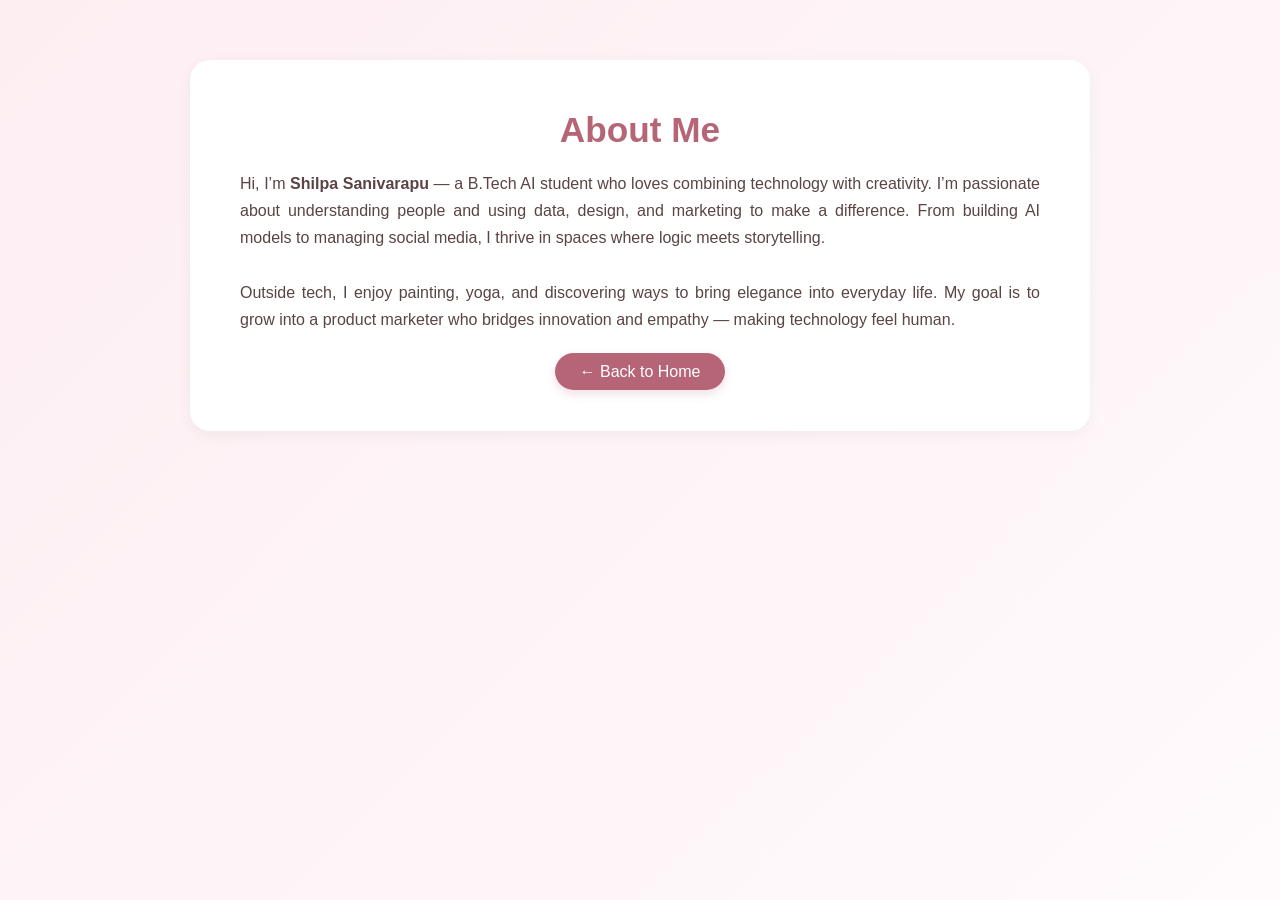
==== about.html @ 1edd8c15 "Rename aboutme.html to about.html" ====
<!DOCTYPE html>
<html lang="en">
<head>
  <meta charset="UTF-8">
  <meta name="viewport" content="width=device-width, initial-scale=1.0">
  <title>About Me | Shilpa Challa</title>
  <style>
    * {
      margin: 0;
      padding: 0;
      box-sizing: border-box;
      font-family: 'Poppins', sans-serif;
      scroll-behavior: smooth;
    }

    body {
      background: linear-gradient(135deg, #fdeef2, #fffafc);
      color: #3a2a2a;
      min-height: 100vh;
      padding: 60px 20px;
    }

    .container {
      max-width: 900px;
      margin: 0 auto;
      background: #fff;
      border-radius: 20px;
      box-shadow: 0 4px 15px rgba(0,0,0,0.05);
      padding: 50px;
      text-align: center;
      transition: transform 0.3s ease;
    }

    .container:hover {
      transform: scale(1.02);
    }

    h1 {
      font-size: 2.2rem;
      color: #b56576;
      margin-bottom: 20px;
    }

    p {
      font-size: 1rem;
      line-height: 1.7;
      color: #5a4444;
      text-align: justify;
      margin-bottom: 30px;
    }

    a.back-btn {
      text-decoration: none;
      color: #fff;
      background: #b56576;
      padding: 10px 25px;
      border-radius: 25px;
      transition: all 0.3s ease;
      box-shadow: 0 4px 10px rgba(181, 101, 118, 0.2);
    }

    a.back-btn:hover {
      background: #c67d8a;
      transform: scale(1.05);
      box-shadow: 0 6px 14px rgba(181, 101, 118, 0.4);
    }
  </style>
</head>
<body>

  <div class="container">
    <h1>About Me</h1>
    <p>
      Hi, I’m <b>Shilpa Sanivarapu</b> — a B.Tech AI student who loves combining technology with creativity.  
      I’m passionate about understanding people and using data, design, and marketing to make a difference.  
      From building AI models to managing social media, I thrive in spaces where logic meets storytelling.  
      <br><br>
      Outside tech, I enjoy painting, yoga, and discovering ways to bring elegance into everyday life.  
      My goal is to grow into a product marketer who bridges innovation and empathy — making technology feel human.
    </p>

    <a href="index.html" class="back-btn">← Back to Home</a>
  </div>

</body>
</html>
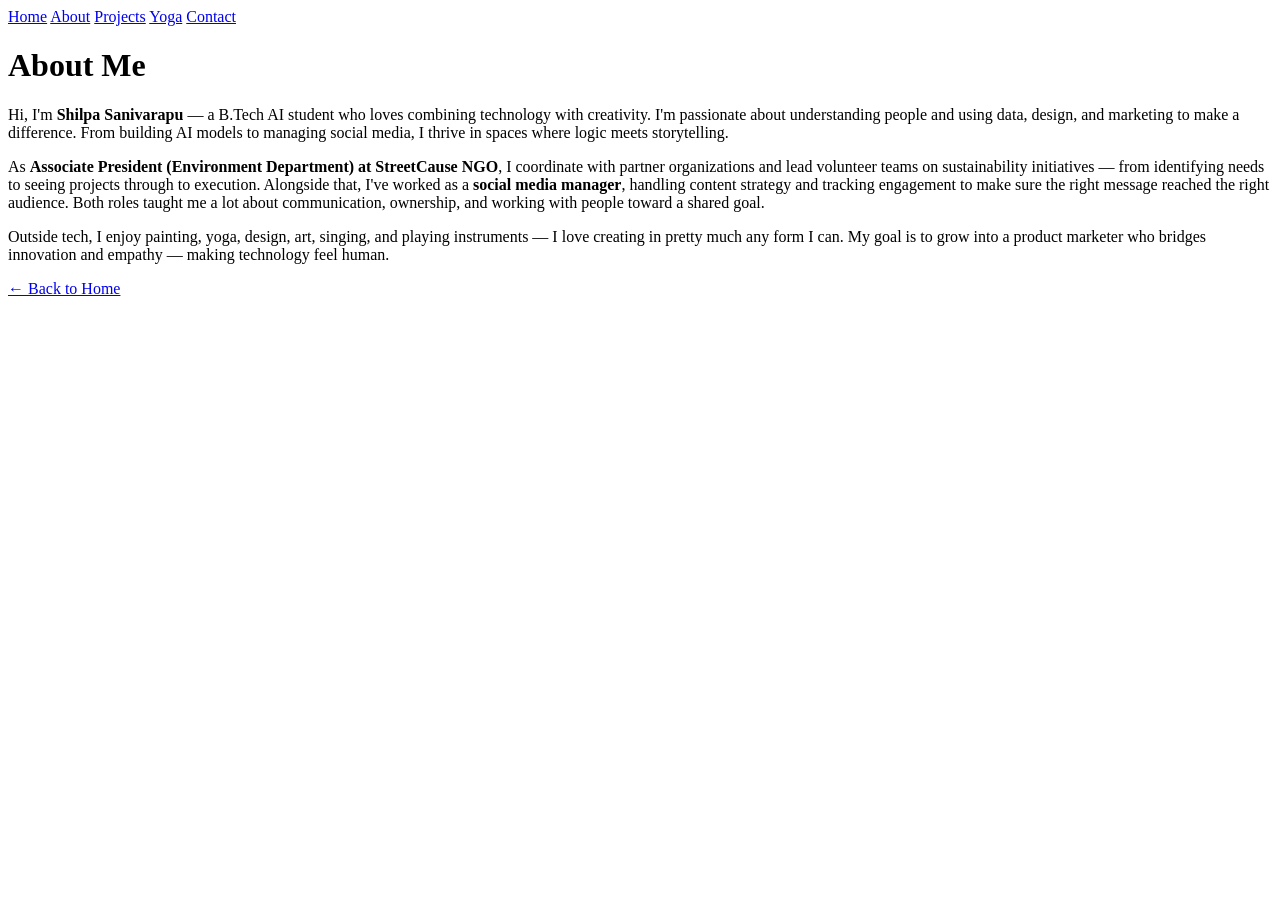
==== commit b899a7af: "Revise About Me section and update styling Updated personal information and structure in the About M" ====
--- a/about.html
+++ b/about.html
@@ -1,86 +1,36 @@
 <!DOCTYPE html>
 <html lang="en">
 <head>
-  <meta charset="UTF-8">
-  <meta name="viewport" content="width=device-width, initial-scale=1.0">
-  <title>About Me | Shilpa Challa</title>
-  <style>
-    * {
-      margin: 0;
-      padding: 0;
-      box-sizing: border-box;
-      font-family: 'Poppins', sans-serif;
-      scroll-behavior: smooth;
-    }
-
-    body {
-      background: linear-gradient(135deg, #fdeef2, #fffafc);
-      color: #3a2a2a;
-      min-height: 100vh;
-      padding: 60px 20px;
-    }
-
-    .container {
-      max-width: 900px;
-      margin: 0 auto;
-      background: #fff;
-      border-radius: 20px;
-      box-shadow: 0 4px 15px rgba(0,0,0,0.05);
-      padding: 50px;
-      text-align: center;
-      transition: transform 0.3s ease;
-    }
-
-    .container:hover {
-      transform: scale(1.02);
-    }
-
-    h1 {
-      font-size: 2.2rem;
-      color: #b56576;
-      margin-bottom: 20px;
-    }
-
-    p {
-      font-size: 1rem;
-      line-height: 1.7;
-      color: #5a4444;
-      text-align: justify;
-      margin-bottom: 30px;
-    }
-
-    a.back-btn {
-      text-decoration: none;
-      color: #fff;
-      background: #b56576;
-      padding: 10px 25px;
-      border-radius: 25px;
-      transition: all 0.3s ease;
-      box-shadow: 0 4px 10px rgba(181, 101, 118, 0.2);
-    }
-
-    a.back-btn:hover {
-      background: #c67d8a;
-      transform: scale(1.05);
-      box-shadow: 0 6px 14px rgba(181, 101, 118, 0.4);
-    }
-  </style>
+<meta charset="UTF-8">
+<meta name="viewport" content="width=device-width, initial-scale=1.0">
+<title>About Me | Shilpa Sanivarapu</title>
+<link rel="stylesheet" href="style.css">
 </head>
 <body>
 
-  <div class="container">
+<nav class="site-nav">
+  <a href="index.html">Home</a>
+  <a href="about.html" class="active">About</a>
+  <a href="projects.html">Projects</a>
+  <a href="yoga.html">Yoga</a>
+  <a href="contact.html">Contact</a>
+</nav>
+
+<div class="page-wrap">
+  <div class="page-card">
     <h1>About Me</h1>
-    <p>
-      Hi, I’m <b>Shilpa Sanivarapu</b> — a B.Tech AI student who loves combining technology with creativity.  
-      I’m passionate about understanding people and using data, design, and marketing to make a difference.  
-      From building AI models to managing social media, I thrive in spaces where logic meets storytelling.  
-      <br><br>
-      Outside tech, I enjoy painting, yoga, and discovering ways to bring elegance into everyday life.  
-      My goal is to grow into a product marketer who bridges innovation and empathy — making technology feel human.
-    </p>
 
-    <a href="index.html" class="back-btn">← Back to Home</a>
+    <p>Hi, I'm <strong>Shilpa Sanivarapu</strong> — a B.Tech AI student who loves combining technology with creativity. I'm passionate about understanding people and using data, design, and marketing to make a difference. From building AI models to managing social media, I thrive in spaces where logic meets storytelling.</p>
+
+    <p>As <strong>Associate President (Environment Department) at StreetCause NGO</strong>, I coordinate with partner organizations and lead volunteer teams on sustainability initiatives — from identifying needs to seeing projects through to execution. Alongside that, I've worked as a <strong>social media manager</strong>, handling content strategy and tracking engagement to make sure the right message reached the right audience. Both roles taught me a lot about communication, ownership, and working with people toward a shared goal.</p>
+
+    <p>Outside tech, I enjoy painting, yoga, design, art, singing, and playing instruments — I love creating in pretty much any form I can. My goal is to grow into a product marketer who bridges innovation and empathy — making technology feel human.</p>
+
+    <div class="back-link-row">
+      <a href="index.html" class="back-link">← Back to Home</a>
+    </div>
   </div>
+</div>
 
 </body>
 </html>
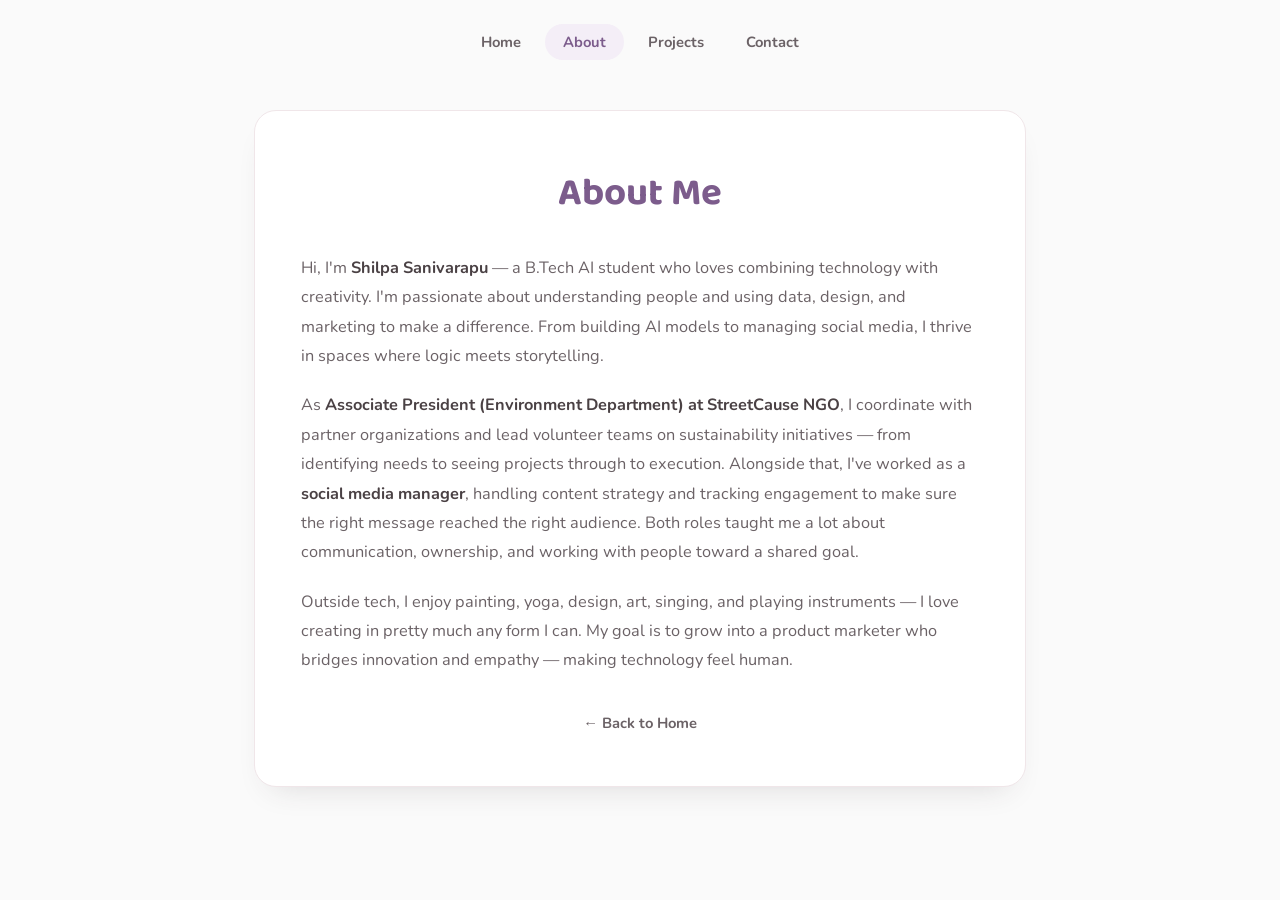
==== commit c0723bab: "Remove Yoga link from navigation" ====
--- a/about.html
+++ b/about.html
@@ -12,7 +12,6 @@
   <a href="index.html">Home</a>
   <a href="about.html" class="active">About</a>
   <a href="projects.html">Projects</a>
-  <a href="yoga.html">Yoga</a>
   <a href="contact.html">Contact</a>
 </nav>
 
--- a/style.css
+++ b/style.css
@@ -0,0 +1,249 @@
+@import url('https://fonts.googleapis.com/css2?family=Baloo+2:wght@500;600;700;800&family=Nunito:wght@400;500;600;700&display=swap');
+
+:root {
+  --bg: #fafafa;
+  --card-bg: #ffffff;
+  --border: #f0e6e9;
+  --accent: #7c5c8c;
+  --accent-dark: #614470;
+  --accent-soft: #f4eef7;
+  --heading: #3a3437;
+  --text-dark: #4a4144;
+  --text-body: #6b6266;
+  --shadow: 0 16px 32px -18px rgba(60, 50, 55, 0.18);
+}
+
+* {
+  margin: 0;
+  padding: 0;
+  box-sizing: border-box;
+}
+
+html {
+  scroll-behavior: smooth;
+}
+
+body {
+  font-family: 'Nunito', -apple-system, BlinkMacSystemFont, sans-serif;
+  color: var(--text-body);
+  background: var(--bg);
+  min-height: 100vh;
+}
+
+h1, h2, h3 {
+  font-family: 'Baloo 2', 'Nunito', sans-serif;
+  font-weight: 700;
+  color: var(--heading);
+}
+
+a { text-decoration: none; color: inherit; }
+
+/* Top nav */
+.site-nav {
+  display: flex;
+  justify-content: center;
+  align-items: center;
+  gap: 6px;
+  flex-wrap: wrap;
+  padding: 24px 24px 0;
+}
+
+.site-nav a {
+  font-family: 'Nunito', sans-serif;
+  font-weight: 700;
+  font-size: 0.92rem;
+  color: var(--text-body);
+  padding: 8px 18px;
+  border-radius: 999px;
+  transition: background 0.2s ease, color 0.2s ease;
+}
+
+.site-nav a:hover,
+.site-nav a.active {
+  background: var(--accent-soft);
+  color: var(--accent);
+}
+
+/* Hero */
+.hero {
+  text-align: center;
+  padding: 100px 24px 80px;
+  max-width: 760px;
+  margin: 0 auto;
+}
+
+.hero h1 {
+  font-size: 3.2rem;
+  letter-spacing: -0.5px;
+  margin-bottom: 14px;
+  color: var(--accent);
+}
+
+.hero .tagline {
+  font-family: 'Nunito', sans-serif;
+  font-weight: 700;
+  color: var(--text-dark);
+  font-size: 1.1rem;
+  margin-bottom: 22px;
+}
+
+.hero p {
+  font-size: 1.02rem;
+  line-height: 1.7;
+  color: var(--text-body);
+  margin-bottom: 36px;
+}
+
+.btn-row {
+  display: flex;
+  gap: 16px;
+  justify-content: center;
+  flex-wrap: wrap;
+}
+
+.btn {
+  display: inline-block;
+  font-family: 'Nunito', sans-serif;
+  font-weight: 700;
+  font-size: 0.98rem;
+  color: #fff;
+  background: var(--accent);
+  padding: 13px 30px;
+  border-radius: 999px;
+  border: none;
+  cursor: pointer;
+  box-shadow: 0 10px 20px -10px rgba(97, 68, 112, 0.45);
+  transition: transform 0.15s ease, box-shadow 0.15s ease, background 0.15s ease;
+}
+
+.btn:hover {
+  transform: translateY(-2px);
+  background: var(--accent-dark);
+}
+
+.btn-outline {
+  background: transparent;
+  color: var(--accent);
+  border: 2px solid var(--accent);
+  box-shadow: none;
+}
+
+.btn-outline:hover {
+  background: var(--accent);
+  color: #fff;
+}
+
+/* Section cards on homepage */
+.section-wrap {
+  max-width: 820px;
+  margin: 0 auto;
+  padding: 0 24px 100px;
+  display: flex;
+  flex-direction: column;
+  gap: 28px;
+}
+
+.card {
+  background: var(--card-bg);
+  border: 1px solid var(--border);
+  border-radius: 22px;
+  box-shadow: var(--shadow);
+  padding: 48px 44px;
+  text-align: center;
+  transition: transform 0.15s ease, box-shadow 0.15s ease;
+}
+
+.card:hover {
+  transform: translateY(-3px);
+  box-shadow: 0 20px 36px -18px rgba(60, 50, 55, 0.22);
+}
+
+.card h2 { font-size: 1.9rem; margin-bottom: 12px; }
+.card .teaser { font-size: 1rem; line-height: 1.7; color: var(--text-body); margin-bottom: 0; }
+
+/* Full inner pages (About, Yoga, etc.) */
+.page-wrap {
+  max-width: 820px;
+  margin: 0 auto;
+  padding: 50px 24px 90px;
+}
+
+.page-card {
+  background: var(--card-bg);
+  border: 1px solid var(--border);
+  border-radius: 22px;
+  box-shadow: var(--shadow);
+  padding: 52px 46px;
+}
+
+.page-card h1 {
+  font-size: 2.4rem;
+  text-align: center;
+  margin-bottom: 30px;
+  color: var(--accent);
+}
+
+.page-card p { font-size: 1.02rem; line-height: 1.8; color: var(--text-body); margin-bottom: 20px; }
+.page-card p strong { color: var(--text-dark); }
+
+.back-link-row { text-align: center; margin-top: 36px; }
+
+.back-link {
+  font-family: 'Nunito', sans-serif;
+  font-weight: 700;
+  font-size: 0.92rem;
+  color: var(--text-body);
+  border-bottom: 1px solid transparent;
+  transition: color 0.15s ease, border-color 0.15s ease;
+}
+
+.back-link:hover { color: var(--accent); border-color: var(--accent); }
+
+/* Offering / project grid cards */
+.grid {
+  display: grid;
+  grid-template-columns: repeat(auto-fit, minmax(230px, 1fr));
+  gap: 20px;
+  margin: 32px 0;
+}
+
+.grid-item {
+  background: var(--accent-soft);
+  border-radius: 18px;
+  padding: 26px 24px;
+  text-align: left;
+}
+
+.grid-item h3 { font-size: 1.12rem; margin-bottom: 8px; color: var(--accent-dark); }
+.grid-item p { font-size: 0.93rem; color: var(--text-body); margin-bottom: 0; line-height: 1.6; }
+
+.tag {
+  display: inline-block;
+  font-size: 0.72rem;
+  font-weight: 700;
+  color: var(--accent-dark);
+  background: #fff;
+  border: 1px solid var(--border);
+  padding: 3px 10px;
+  border-radius: 999px;
+  margin-bottom: 10px;
+}
+
+.badge {
+  display: inline-block;
+  background: var(--accent);
+  color: #fff;
+  font-family: 'Nunito', sans-serif;
+  font-weight: 700;
+  font-size: 0.82rem;
+  padding: 8px 18px;
+  border-radius: 999px;
+  margin-bottom: 24px;
+}
+
+.badge-row { text-align: center; }
+
+@media (max-width: 600px) {
+  .hero h1 { font-size: 2.3rem; }
+  .card, .page-card { padding: 32px 22px; }
+}
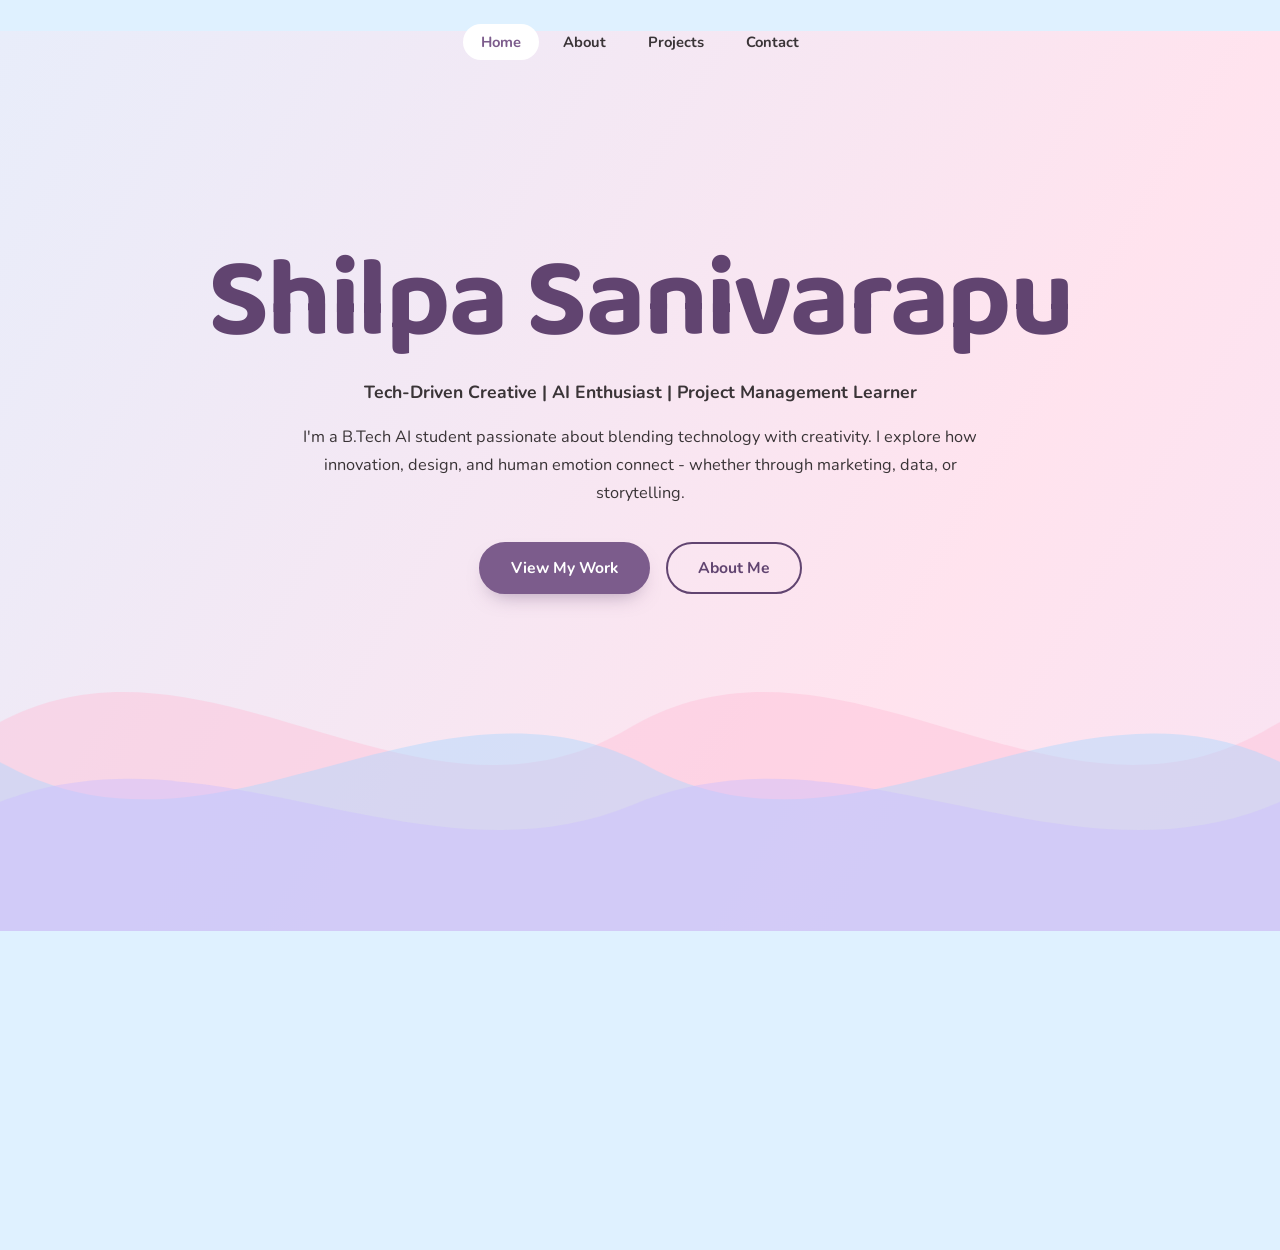
==== commit ad5f5533: "Update about.html to redirect to About section Removed original content and added a redirect to the " ====
--- a/about.html
+++ b/about.html
@@ -2,34 +2,9 @@
 <html lang="en">
 <head>
 <meta charset="UTF-8">
-<meta name="viewport" content="width=device-width, initial-scale=1.0">
-<title>About Me | Shilpa Sanivarapu</title>
-<link rel="stylesheet" href="style.css">
+<meta http-equiv="refresh" content="0; url=index.html#about">
+<link rel="canonical" href="index.html#about">
+<title>Redirecting…</title>
 </head>
-<body>
-
-<nav class="site-nav">
-  <a href="index.html">Home</a>
-  <a href="about.html" class="active">About</a>
-  <a href="projects.html">Projects</a>
-  <a href="contact.html">Contact</a>
-</nav>
-
-<div class="page-wrap">
-  <div class="page-card">
-    <h1>About Me</h1>
-
-    <p>Hi, I'm <strong>Shilpa Sanivarapu</strong> — a B.Tech AI student who loves combining technology with creativity. I'm passionate about understanding people and using data, design, and marketing to make a difference. From building AI models to managing social media, I thrive in spaces where logic meets storytelling.</p>
-
-    <p>As <strong>Associate President (Environment Department) at StreetCause NGO</strong>, I coordinate with partner organizations and lead volunteer teams on sustainability initiatives — from identifying needs to seeing projects through to execution. Alongside that, I've worked as a <strong>social media manager</strong>, handling content strategy and tracking engagement to make sure the right message reached the right audience. Both roles taught me a lot about communication, ownership, and working with people toward a shared goal.</p>
-
-    <p>Outside tech, I enjoy painting, yoga, design, art, singing, and playing instruments — I love creating in pretty much any form I can. My goal is to grow into a product marketer who bridges innovation and empathy — making technology feel human.</p>
-
-    <div class="back-link-row">
-      <a href="index.html" class="back-link">← Back to Home</a>
-    </div>
-  </div>
-</div>
-
-</body>
+<body><a href="index.html#about">Go to About</a></body>
 </html>
